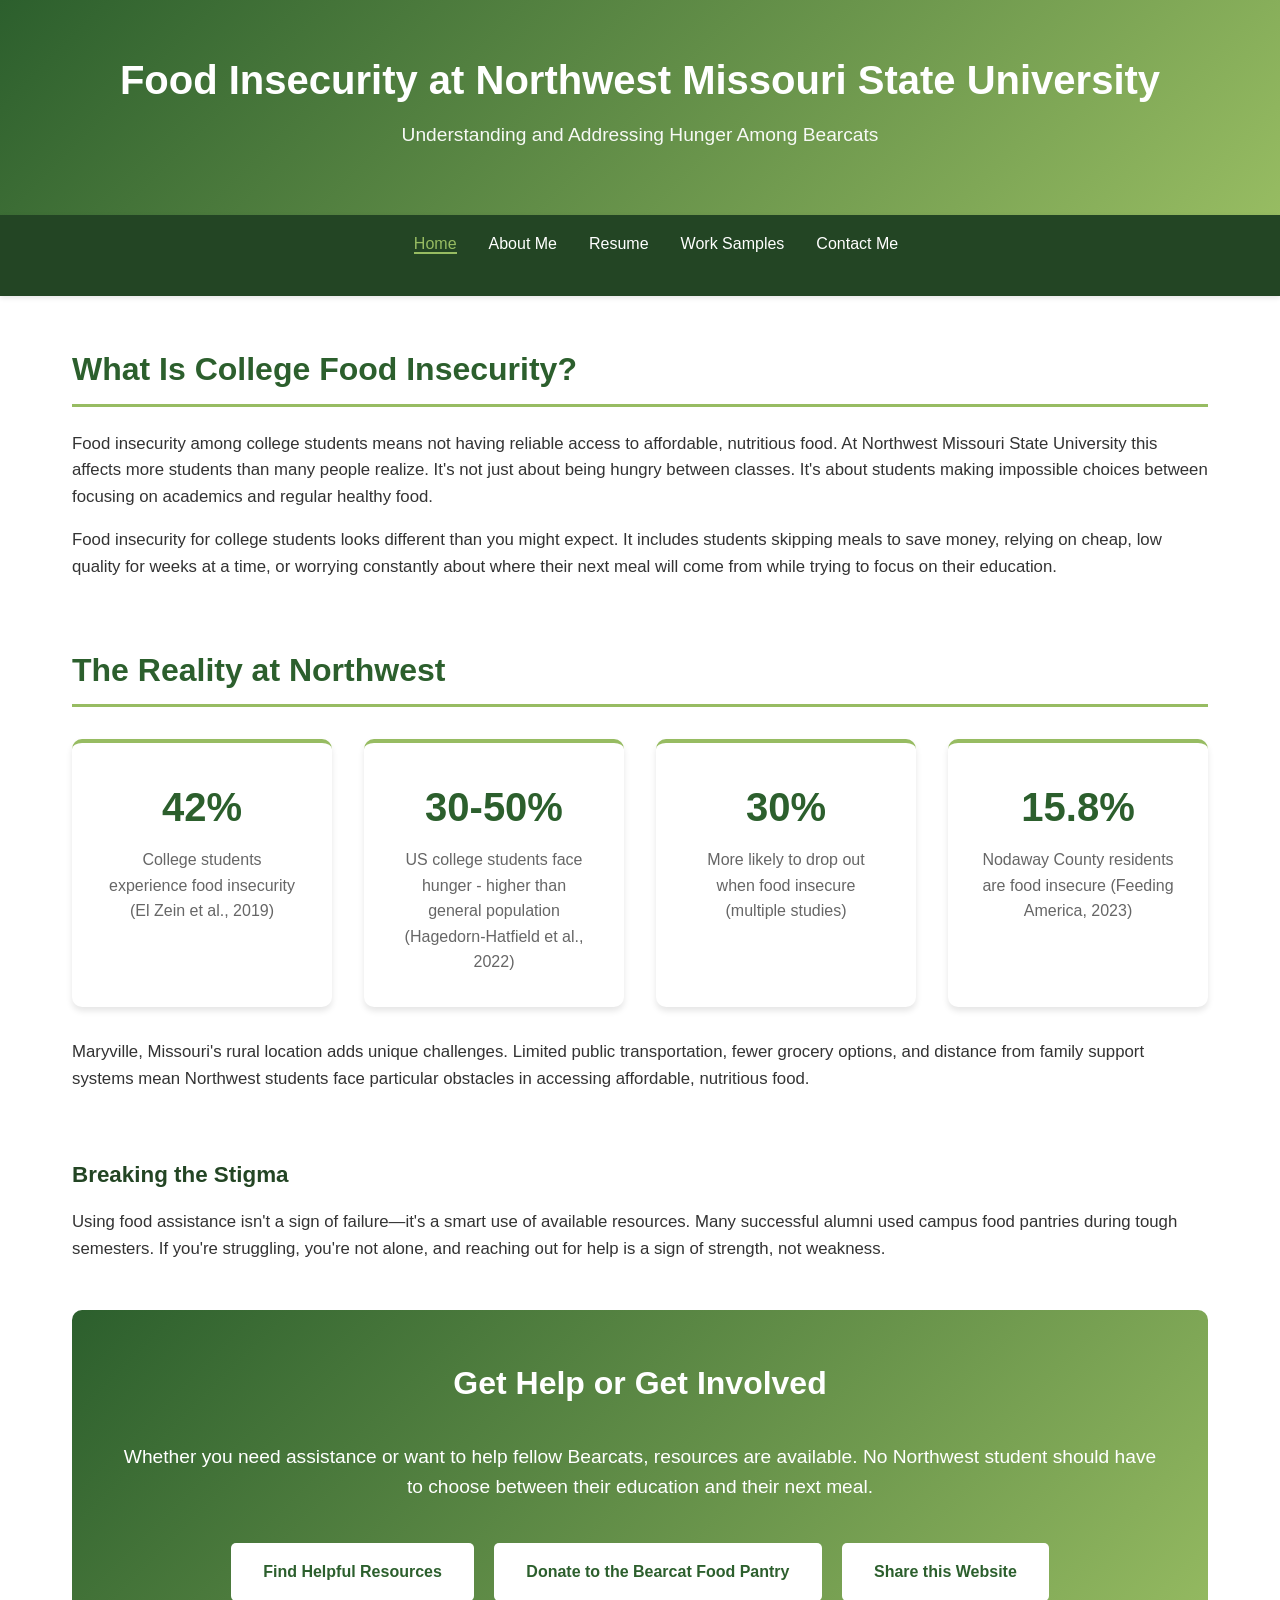
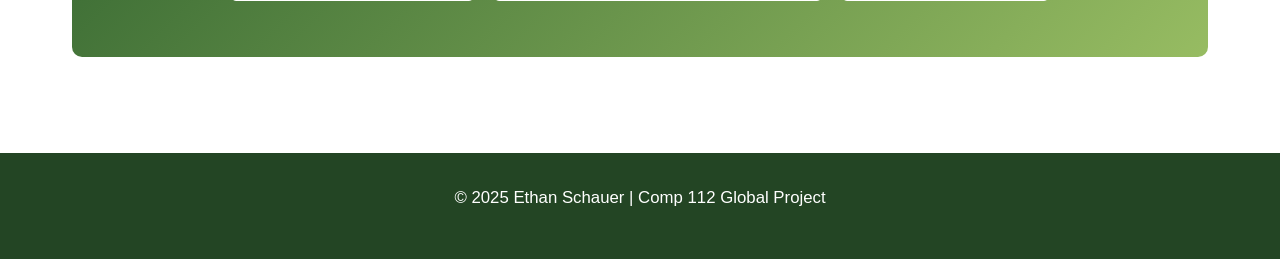
==== index.html @ 9686998f "Start" ====
<!DOCTYPE html>
<html lang="en">
<head>
    <meta charset="UTF-8">
    <meta name="viewport" content="width=device-width, initial-scale=1.0">
    <title>Ethan Schauer</title>
    <style>
        * {
            margin: 0;
            padding: 0;
            box-sizing: border-box;
        }

        body {
            font-family: 'Segoe UI', Tahoma, Geneva, Verdana, sans-serif;
            line-height: 1.6;
            color: #333;
        }

        header {
            background: linear-gradient(135deg, #2c5f2d 0%, #97bc62 100%);
            color: white;
            padding: 3rem 2rem;
            text-align: center;
            box-shadow: 0 2px 10px rgba(0,0,0,0.1);
        }

        header h1 {
            font-size: 2.5rem;
            margin-bottom: 0.5rem;
        }

        header p {
            font-size: 1.2rem;
            opacity: 0.95;
        }

        nav {
            background: #234524;
            padding: 1rem;
            position: sticky;
            top: 0;
            z-index: 100;
            box-shadow: 0 2px 5px rgba(0,0,0,0.1);
        }

        nav ul {
            list-style: none;
            display: flex;
            justify-content: center;
            flex-wrap: wrap;
            gap: 2rem;
        }

        nav a {
            color: white;
            text-decoration: none;
            font-weight: 500;
            transition: color 0.3s;
        }

        nav a:hover {
            color: #97bc62;
        }

        nav a.active {
            color: #97bc62;
            border-bottom: 2px solid #97bc62;
        }

        .container {
            max-width: 1200px;
            margin: 0 auto;
            padding: 3rem 2rem;
        }

        section {
            margin-bottom: 4rem;
        }

        h2 {
            color: #2c5f2d;
            font-size: 2rem;
            margin-bottom: 1.5rem;
            border-bottom: 3px solid #97bc62;
            padding-bottom: 0.5rem;
        }

        h3 {
            color: #234524;
            font-size: 1.4rem;
            margin: 1.5rem 0 1rem;
        }

        p {
            margin-bottom: 1rem;
            font-size: 1.05rem;
        }

        .stats {
            display: grid;
            grid-template-columns: repeat(auto-fit, minmax(250px, 1fr));
            gap: 2rem;
            margin: 2rem 0;
        }

        .stat-card {
            background: white;
            padding: 2rem;
            border-radius: 10px;
            box-shadow: 0 4px 6px rgba(0,0,0,0.1);
            text-align: center;
            border-top: 4px solid #97bc62;
        }

        .stat-card .number {
            font-size: 2.5rem;
            font-weight: bold;
            color: #2c5f2d;
            display: block;
            margin-bottom: 0.5rem;
        }

        .stat-card .label {
            color: #666;
            font-size: 1rem;
        }

        .info-grid {
            display: grid;
            grid-template-columns: repeat(auto-fit, minmax(300px, 1fr));
            gap: 2rem;
            margin: 2rem 0;
        }

        .info-card {
            background: #f8f9fa;
            padding: 1.5rem;
            border-radius: 8px;
            border-left: 4px solid #2c5f2d;
        }

        .info-card h3 {
            margin-top: 0;
        }

        ul {
            margin-left: 2rem;
            margin-bottom: 1rem;
        }

        li {
            margin-bottom: 0.5rem;
        }

        .cta-section {
            background: linear-gradient(135deg, #2c5f2d 0%, #97bc62 100%);
            color: white;
            padding: 3rem;
            border-radius: 10px;
            text-align: center;
            margin-top: 3rem;
        }

        .cta-section h2 {
            color: white;
            border: none;
        }

        .cta-section p {
            font-size: 1.2rem;
            margin-bottom: 2rem;
        }

        .btn {
            display: inline-block;
            background: white;
            color: #2c5f2d;
            padding: 1rem 2rem;
            border-radius: 5px;
            text-decoration: none;
            font-weight: bold;
            margin: 0.5rem;
            transition: transform 0.3s, box-shadow 0.3s;
        }

        .btn:hover {
            transform: translateY(-2px);
            box-shadow: 0 4px 8px rgba(0,0,0,0.2);
        }

        footer {
            background: #234524;
            color: white;
            text-align: center;
            padding: 2rem;
            margin-top: 3rem;
        }

        @media (max-width: 768px) {
            header h1 {
                font-size: 2rem;
            }

            nav ul {
                flex-direction: column;
                gap: 0.5rem;
            }

            .container {
                padding: 2rem 1rem;
            }
        }

        /* Modal/Popup styles */
        .modal {
            display: none;
            position: fixed;
            z-index: 1000;
            left: 0;
            top: 0;
            width: 100%;
            height: 100%;
            background-color: rgba(0,0,0,0.7);
        }

        .modal-content {
            background-color: white;
            margin: 10% auto;
            padding: 2rem;
            border-radius: 10px;
            max-width: 400px;
            text-align: center;
            position: relative;
        }

        .close {
            color: #aaa;
            float: right;
            font-size: 28px;
            font-weight: bold;
            cursor: pointer;
            line-height: 20px;
        }

        .close:hover,
        .close:focus {
            color: #000;
        }

        .modal-content img {
            max-width: 100%;
            margin: 1rem 0;
        }

        .modal-content h3 {
            color: #2c5f2d;
            margin-bottom: 1rem;
        }
    </style>
</head>
<body>
    <header>
        <h1>Food Insecurity at Northwest Missouri State University</h1>
        <p>Understanding and Addressing Hunger Among Bearcats</p>
    </header>

    <nav>
        <ul>
            <li><a href="index.html" class="active">Home</a></li>
            <li><a href="about-me.html">About Me</a></li>
            <li><a href="resume.html">Resume</a></li>
            <li><a href="work-samples.html">Work Samples</a></li>
            <li><a href="contact.html">Contact Me</a></li>
        </ul>
    </nav>

    <div class="container">
        <section id="what-is">
            <h2>What Is College Food Insecurity?</h2>
            <p>Food insecurity among college students means not having reliable access to affordable, nutritious food. At Northwest Missouri State University this affects more students than many people realize. It's not just about being hungry between classes. It's about students making impossible choices between focusing on academics and regular healthy food.</p>
            
            <p>Food insecurity for college students looks different than you might expect. It includes students skipping meals to save money, relying on cheap, low quality for weeks at a time, or worrying constantly about where their next meal will come from while trying to focus on their education.</p>
        </section>

        <section id="statistics">
            <h2>The Reality at Northwest</h2>
            <div class="stats">
                <div class="stat-card">
                    <span class="number">42%</span>
                    <span class="label">College students experience food insecurity (El Zein et al., 2019)</span>
                </div>
                <div class="stat-card">
                    <span class="number">30-50%</span>
                    <span class="label">US college students face hunger - higher than general population (Hagedorn-Hatfield et al., 2022)</span>
                </div>
                <div class="stat-card">
                    <span class="number">30%</span>
                    <span class="label">More likely to drop out when food insecure (multiple studies)</span>
                </div>
                <div class="stat-card">
                    <span class="number">15.8%</span>
                    <span class="label">Nodaway County residents are food insecure (Feeding America, 2023)</span>
                </div>
            </div>
            <p>Maryville, Missouri's rural location adds unique challenges. Limited public transportation, fewer grocery options, and distance from family support systems mean Northwest students face particular obstacles in accessing affordable, nutritious food.</p>
        </section>

        <h3>Breaking the Stigma</h3>
        <p>Using food assistance isn't a sign of failure—it's a smart use of available resources. Many successful alumni used campus food pantries during tough semesters. If you're struggling, you're not alone, and reaching out for help is a sign of strength, not weakness.</p>

        <div class="cta-section">
            <h2>Get Help or Get Involved</h2>
            <p>Whether you need assistance or want to help fellow Bearcats, resources are available. No Northwest student should have to choose between their education and their next meal.</p>
            <a href="resources.html" class="btn">Find Helpful Resources</a>
            <a href="https://www.nwmissouri.edu/studentaffairs/foodpantry/index.htm" class="btn" target="_blank">Donate to the Bearcat Food Pantry</a>
            <a href="#" class="btn" onclick="openModal(); return false;">Share this Website</a>
        </div>
    </div>

    <!-- QR Code Modal -->
    <div id="qrModal" class="modal">
        <div class="modal-content">
            <span class="close" onclick="closeModal()">&times;</span>
            <h3>Share This Website</h3>
            <p>Scan this QR code to visit the site:</p>
            <img src="qr.png" alt="QR Code">
            <p style="font-size: 0.9rem; color: #666; margin-top: 1rem;">
                https://comp2-food-insecurity-global-project.netlify.app
            </p>
        </div>
    </div>

    <script>
    function openModal() {
        document.getElementById('qrModal').style.display = 'block';
    }

    function closeModal() {
        document.getElementById('qrModal').style.display = 'none';
    }

    // Close modal when clicking outside of it
    window.onclick = function(event) {
        var modal = document.getElementById('qrModal');
        if (event.target == modal) {
            modal.style.display = 'none';
        }
    }
    </script>

    <footer>
        <p>&copy;  2025 Ethan Schauer | Comp 112 Global Project</p>
    </footer>
</body>
</html>
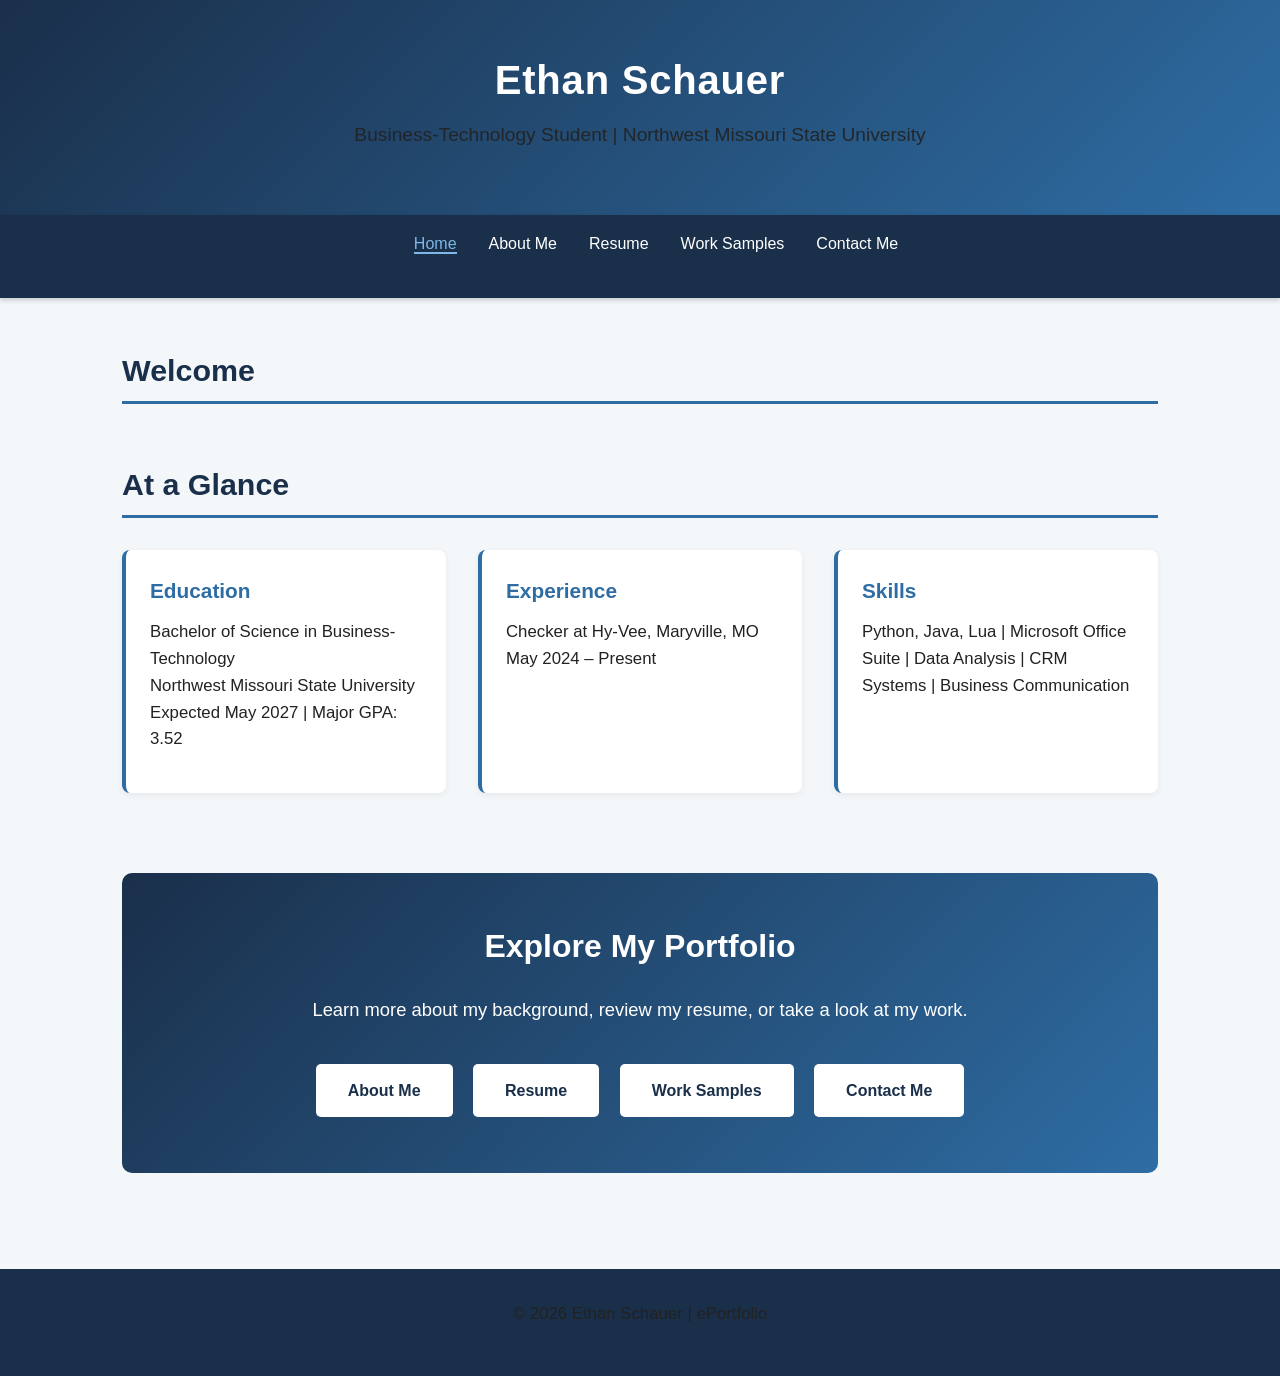
==== commit 21f4c8a6: "css redux 1" ====
--- a/index.html
+++ b/index.html
@@ -3,266 +3,14 @@
 <head>
     <meta charset="UTF-8">
     <meta name="viewport" content="width=device-width, initial-scale=1.0">
-    <title>Ethan Schauer</title>
-    <style>
-        * {
-            margin: 0;
-            padding: 0;
-            box-sizing: border-box;
-        }
-
-        body {
-            font-family: 'Segoe UI', Tahoma, Geneva, Verdana, sans-serif;
-            line-height: 1.6;
-            color: #333;
-        }
-
-        header {
-            background: linear-gradient(135deg, #2c5f2d 0%, #97bc62 100%);
-            color: white;
-            padding: 3rem 2rem;
-            text-align: center;
-            box-shadow: 0 2px 10px rgba(0,0,0,0.1);
-        }
-
-        header h1 {
-            font-size: 2.5rem;
-            margin-bottom: 0.5rem;
-        }
-
-        header p {
-            font-size: 1.2rem;
-            opacity: 0.95;
-        }
-
-        nav {
-            background: #234524;
-            padding: 1rem;
-            position: sticky;
-            top: 0;
-            z-index: 100;
-            box-shadow: 0 2px 5px rgba(0,0,0,0.1);
-        }
-
-        nav ul {
-            list-style: none;
-            display: flex;
-            justify-content: center;
-            flex-wrap: wrap;
-            gap: 2rem;
-        }
-
-        nav a {
-            color: white;
-            text-decoration: none;
-            font-weight: 500;
-            transition: color 0.3s;
-        }
-
-        nav a:hover {
-            color: #97bc62;
-        }
-
-        nav a.active {
-            color: #97bc62;
-            border-bottom: 2px solid #97bc62;
-        }
-
-        .container {
-            max-width: 1200px;
-            margin: 0 auto;
-            padding: 3rem 2rem;
-        }
-
-        section {
-            margin-bottom: 4rem;
-        }
-
-        h2 {
-            color: #2c5f2d;
-            font-size: 2rem;
-            margin-bottom: 1.5rem;
-            border-bottom: 3px solid #97bc62;
-            padding-bottom: 0.5rem;
-        }
-
-        h3 {
-            color: #234524;
-            font-size: 1.4rem;
-            margin: 1.5rem 0 1rem;
-        }
-
-        p {
-            margin-bottom: 1rem;
-            font-size: 1.05rem;
-        }
-
-        .stats {
-            display: grid;
-            grid-template-columns: repeat(auto-fit, minmax(250px, 1fr));
-            gap: 2rem;
-            margin: 2rem 0;
-        }
-
-        .stat-card {
-            background: white;
-            padding: 2rem;
-            border-radius: 10px;
-            box-shadow: 0 4px 6px rgba(0,0,0,0.1);
-            text-align: center;
-            border-top: 4px solid #97bc62;
-        }
-
-        .stat-card .number {
-            font-size: 2.5rem;
-            font-weight: bold;
-            color: #2c5f2d;
-            display: block;
-            margin-bottom: 0.5rem;
-        }
-
-        .stat-card .label {
-            color: #666;
-            font-size: 1rem;
-        }
-
-        .info-grid {
-            display: grid;
-            grid-template-columns: repeat(auto-fit, minmax(300px, 1fr));
-            gap: 2rem;
-            margin: 2rem 0;
-        }
-
-        .info-card {
-            background: #f8f9fa;
-            padding: 1.5rem;
-            border-radius: 8px;
-            border-left: 4px solid #2c5f2d;
-        }
-
-        .info-card h3 {
-            margin-top: 0;
-        }
-
-        ul {
-            margin-left: 2rem;
-            margin-bottom: 1rem;
-        }
-
-        li {
-            margin-bottom: 0.5rem;
-        }
-
-        .cta-section {
-            background: linear-gradient(135deg, #2c5f2d 0%, #97bc62 100%);
-            color: white;
-            padding: 3rem;
-            border-radius: 10px;
-            text-align: center;
-            margin-top: 3rem;
-        }
-
-        .cta-section h2 {
-            color: white;
-            border: none;
-        }
-
-        .cta-section p {
-            font-size: 1.2rem;
-            margin-bottom: 2rem;
-        }
-
-        .btn {
-            display: inline-block;
-            background: white;
-            color: #2c5f2d;
-            padding: 1rem 2rem;
-            border-radius: 5px;
-            text-decoration: none;
-            font-weight: bold;
-            margin: 0.5rem;
-            transition: transform 0.3s, box-shadow 0.3s;
-        }
-
-        .btn:hover {
-            transform: translateY(-2px);
-            box-shadow: 0 4px 8px rgba(0,0,0,0.2);
-        }
-
-        footer {
-            background: #234524;
-            color: white;
-            text-align: center;
-            padding: 2rem;
-            margin-top: 3rem;
-        }
-
-        @media (max-width: 768px) {
-            header h1 {
-                font-size: 2rem;
-            }
-
-            nav ul {
-                flex-direction: column;
-                gap: 0.5rem;
-            }
-
-            .container {
-                padding: 2rem 1rem;
-            }
-        }
-
-        /* Modal/Popup styles */
-        .modal {
-            display: none;
-            position: fixed;
-            z-index: 1000;
-            left: 0;
-            top: 0;
-            width: 100%;
-            height: 100%;
-            background-color: rgba(0,0,0,0.7);
-        }
-
-        .modal-content {
-            background-color: white;
-            margin: 10% auto;
-            padding: 2rem;
-            border-radius: 10px;
-            max-width: 400px;
-            text-align: center;
-            position: relative;
-        }
-
-        .close {
-            color: #aaa;
-            float: right;
-            font-size: 28px;
-            font-weight: bold;
-            cursor: pointer;
-            line-height: 20px;
-        }
-
-        .close:hover,
-        .close:focus {
-            color: #000;
-        }
-
-        .modal-content img {
-            max-width: 100%;
-            margin: 1rem 0;
-        }
-
-        .modal-content h3 {
-            color: #2c5f2d;
-            margin-bottom: 1rem;
-        }
-    </style>
+    <title>Ethan Schauer | ePortfolio</title>
+    <link rel="stylesheet" href="styles.css">
 </head>
 <body>
+
     <header>
-        <h1>Food Insecurity at Northwest Missouri State University</h1>
-        <p>Understanding and Addressing Hunger Among Bearcats</p>
+        <h1>Ethan Schauer</h1>
+        <p>Business-Technology Student | Northwest Missouri State University</p>
     </header>
 
     <nav>
@@ -276,81 +24,44 @@
     </nav>
 
     <div class="container">
-        <section id="what-is">
-            <h2>What Is College Food Insecurity?</h2>
-            <p>Food insecurity among college students means not having reliable access to affordable, nutritious food. At Northwest Missouri State University this affects more students than many people realize. It's not just about being hungry between classes. It's about students making impossible choices between focusing on academics and regular healthy food.</p>
-            
-            <p>Food insecurity for college students looks different than you might expect. It includes students skipping meals to save money, relying on cheap, low quality for weeks at a time, or worrying constantly about where their next meal will come from while trying to focus on their education.</p>
+
+        <section id="welcome">
+            <h2>Welcome</h2>
+            <p><!-- Intro paragraph placeholder --></p>
         </section>
 
-        <section id="statistics">
-            <h2>The Reality at Northwest</h2>
-            <div class="stats">
-                <div class="stat-card">
-                    <span class="number">42%</span>
-                    <span class="label">College students experience food insecurity (El Zein et al., 2019)</span>
+        <section id="highlights">
+            <h2>At a Glance</h2>
+            <div class="grid">
+                <div class="card">
+                    <h3>Education</h3>
+                    <p>Bachelor of Science in Business-Technology<br>Northwest Missouri State University<br>Expected May 2027 | Major GPA: 3.52</p>
                 </div>
-                <div class="stat-card">
-                    <span class="number">30-50%</span>
-                    <span class="label">US college students face hunger - higher than general population (Hagedorn-Hatfield et al., 2022)</span>
+                <div class="card">
+                    <h3>Experience</h3>
+                    <p>Checker at Hy-Vee, Maryville, MO<br>May 2024 – Present</p>
                 </div>
-                <div class="stat-card">
-                    <span class="number">30%</span>
-                    <span class="label">More likely to drop out when food insecure (multiple studies)</span>
-                </div>
-                <div class="stat-card">
-                    <span class="number">15.8%</span>
-                    <span class="label">Nodaway County residents are food insecure (Feeding America, 2023)</span>
+                <div class="card">
+                    <h3>Skills</h3>
+                    <p>Python, Java, Lua | Microsoft Office Suite | Data Analysis | CRM Systems | Business Communication</p>
                 </div>
             </div>
-            <p>Maryville, Missouri's rural location adds unique challenges. Limited public transportation, fewer grocery options, and distance from family support systems mean Northwest students face particular obstacles in accessing affordable, nutritious food.</p>
         </section>
 
-        <h3>Breaking the Stigma</h3>
-        <p>Using food assistance isn't a sign of failure—it's a smart use of available resources. Many successful alumni used campus food pantries during tough semesters. If you're struggling, you're not alone, and reaching out for help is a sign of strength, not weakness.</p>
+        <div class="cta-section">
+            <h2>Explore My Portfolio</h2>
+            <p>Learn more about my background, review my resume, or take a look at my work.</p>
+            <a href="about-me.html" class="btn-light">About Me</a>
+            <a href="resume.html" class="btn-light">Resume</a>
+            <a href="work-samples.html" class="btn-light">Work Samples</a>
+            <a href="contact.html" class="btn-light">Contact Me</a>
+        </div>
 
-        <div class="cta-section">
-            <h2>Get Help or Get Involved</h2>
-            <p>Whether you need assistance or want to help fellow Bearcats, resources are available. No Northwest student should have to choose between their education and their next meal.</p>
-            <a href="resources.html" class="btn">Find Helpful Resources</a>
-            <a href="https://www.nwmissouri.edu/studentaffairs/foodpantry/index.htm" class="btn" target="_blank">Donate to the Bearcat Food Pantry</a>
-            <a href="#" class="btn" onclick="openModal(); return false;">Share this Website</a>
-        </div>
     </div>
 
-    <!-- QR Code Modal -->
-    <div id="qrModal" class="modal">
-        <div class="modal-content">
-            <span class="close" onclick="closeModal()">&times;</span>
-            <h3>Share This Website</h3>
-            <p>Scan this QR code to visit the site:</p>
-            <img src="qr.png" alt="QR Code">
-            <p style="font-size: 0.9rem; color: #666; margin-top: 1rem;">
-                https://comp2-food-insecurity-global-project.netlify.app
-            </p>
-        </div>
-    </div>
+    <footer>
+        <p>&copy; 2026 Ethan Schauer | ePortfolio</p>
+    </footer>
 
-    <script>
-    function openModal() {
-        document.getElementById('qrModal').style.display = 'block';
-    }
-
-    function closeModal() {
-        document.getElementById('qrModal').style.display = 'none';
-    }
-
-    // Close modal when clicking outside of it
-    window.onclick = function(event) {
-        var modal = document.getElementById('qrModal');
-        if (event.target == modal) {
-            modal.style.display = 'none';
-        }
-    }
-    </script>
-
-    <footer>
-        <p>&copy;  2025 Ethan Schauer | Comp 112 Global Project</p>
-    </footer>
 </body>
-</html>+</html>
--- a/styles.css
+++ b/styles.css
@@ -0,0 +1,305 @@
+/* ============================================
+   Ethan Schauer - ePortfolio Stylesheet
+   Color Scheme: Navy & Steel Blue (Option A)
+   ============================================ */
+
+/* --- Color Variables --- */
+:root {
+    --navy:       #1a2f4a;   /* Header, footer, nav background */
+    --steel-blue: #2e6da4;   /* Accent, buttons, section borders */
+    --steel-hover:#245a8a;   /* Button hover */
+    --light-blue: #e8f1f8;   /* Card backgrounds */
+    --text-dark:  #222222;   /* Body text */
+    --text-light: #ffffff;   /* Text on dark backgrounds */
+    --text-muted: #555555;   /* Secondary text */
+    --border:     #d0dce8;   /* Subtle borders */
+    --bg:         #f4f7fa;   /* Page background */
+}
+
+/* --- Reset --- */
+* {
+    margin: 0;
+    padding: 0;
+    box-sizing: border-box;
+}
+
+/* --- Base --- */
+body {
+    font-family: 'Segoe UI', Tahoma, Geneva, Verdana, sans-serif;
+    line-height: 1.6;
+    color: var(--text-dark);
+    background-color: var(--bg);
+}
+
+/* --- Header --- */
+header {
+    background: linear-gradient(135deg, var(--navy) 0%, var(--steel-blue) 100%);
+    color: var(--text-light);
+    padding: 3rem 2rem;
+    text-align: center;
+    box-shadow: 0 2px 10px rgba(0,0,0,0.15);
+}
+
+header h1 {
+    font-size: 2.5rem;
+    margin-bottom: 0.5rem;
+    letter-spacing: 0.02em;
+}
+
+header p {
+    font-size: 1.2rem;
+    opacity: 0.9;
+}
+
+/* --- Navigation --- */
+nav {
+    background: var(--navy);
+    padding: 1rem;
+    position: sticky;
+    top: 0;
+    z-index: 100;
+    box-shadow: 0 2px 5px rgba(0,0,0,0.2);
+}
+
+nav ul {
+    list-style: none;
+    display: flex;
+    justify-content: center;
+    flex-wrap: wrap;
+    gap: 2rem;
+}
+
+nav a {
+    color: var(--text-light);
+    text-decoration: none;
+    font-weight: 500;
+    font-size: 1rem;
+    transition: color 0.3s;
+}
+
+nav a:hover {
+    color: #7eb8e8;
+}
+
+nav a.active {
+    color: #7eb8e8;
+    border-bottom: 2px solid #7eb8e8;
+}
+
+/* --- Layout --- */
+.container {
+    max-width: 1100px;
+    margin: 0 auto;
+    padding: 3rem 2rem;
+}
+
+section {
+    margin-bottom: 3.5rem;
+}
+
+/* --- Typography --- */
+h2 {
+    color: var(--navy);
+    font-size: 1.9rem;
+    margin-bottom: 1.25rem;
+    border-bottom: 3px solid var(--steel-blue);
+    padding-bottom: 0.4rem;
+}
+
+h3 {
+    color: var(--steel-blue);
+    font-size: 1.3rem;
+    margin: 1.25rem 0 0.75rem;
+}
+
+p {
+    margin-bottom: 1rem;
+    font-size: 1.05rem;
+    color: var(--text-dark);
+}
+
+ul {
+    margin-left: 2rem;
+    margin-bottom: 1rem;
+}
+
+li {
+    margin-bottom: 0.5rem;
+    font-size: 1.05rem;
+}
+
+/* --- Cards --- */
+.card {
+    background: white;
+    padding: 1.5rem;
+    border-radius: 8px;
+    border-left: 4px solid var(--steel-blue);
+    margin-bottom: 1.5rem;
+    box-shadow: 0 2px 6px rgba(0,0,0,0.06);
+}
+
+.card h3 {
+    margin-top: 0;
+}
+
+/* --- Grid Layouts --- */
+.grid {
+    display: grid;
+    grid-template-columns: repeat(auto-fit, minmax(280px, 1fr));
+    gap: 2rem;
+    margin: 2rem 0;
+}
+
+/* --- Buttons --- */
+.btn {
+    display: inline-block;
+    background: var(--steel-blue);
+    color: var(--text-light);
+    padding: 0.75rem 1.5rem;
+    border-radius: 5px;
+    text-decoration: none;
+    font-weight: bold;
+    margin-top: 1rem;
+    transition: background 0.3s, transform 0.3s;
+}
+
+.btn:hover {
+    background: var(--steel-hover);
+    transform: translateY(-2px);
+}
+
+/* --- Hero / CTA Section --- */
+.cta-section {
+    background: linear-gradient(135deg, var(--navy) 0%, var(--steel-blue) 100%);
+    color: var(--text-light);
+    padding: 3rem;
+    border-radius: 10px;
+    text-align: center;
+    margin-top: 3rem;
+}
+
+.cta-section h2 {
+    color: var(--text-light);
+    border: none;
+    font-size: 2rem;
+    margin-bottom: 1rem;
+}
+
+.cta-section p {
+    color: var(--text-light);
+    font-size: 1.15rem;
+    margin-bottom: 2rem;
+}
+
+.btn-light {
+    display: inline-block;
+    background: white;
+    color: var(--navy);
+    padding: 0.85rem 2rem;
+    border-radius: 5px;
+    text-decoration: none;
+    font-weight: bold;
+    margin: 0.5rem;
+    transition: transform 0.3s, box-shadow 0.3s;
+}
+
+.btn-light:hover {
+    transform: translateY(-2px);
+    box-shadow: 0 4px 10px rgba(0,0,0,0.2);
+}
+
+/* --- Resume Page --- */
+.resume-embed {
+    width: 100%;
+    height: 800px;
+    border: 1px solid var(--border);
+    border-radius: 8px;
+    margin-top: 1rem;
+}
+
+/* --- Work Samples Page --- */
+.sample-card {
+    background: white;
+    border-radius: 10px;
+    padding: 1.75rem;
+    border-left: 4px solid var(--steel-blue);
+    box-shadow: 0 2px 8px rgba(0,0,0,0.07);
+    margin-bottom: 2rem;
+}
+
+.sample-card h3 {
+    margin-top: 0;
+    font-size: 1.35rem;
+}
+
+.sample-tag {
+    display: inline-block;
+    background: var(--light-blue);
+    color: var(--steel-blue);
+    font-size: 0.85rem;
+    font-weight: bold;
+    padding: 0.2rem 0.65rem;
+    border-radius: 20px;
+    margin-bottom: 0.75rem;
+}
+
+/* --- Contact Page --- */
+.contact-card {
+    background: white;
+    border-radius: 10px;
+    padding: 2rem;
+    text-align: center;
+    box-shadow: 0 2px 8px rgba(0,0,0,0.07);
+    border-top: 4px solid var(--steel-blue);
+}
+
+.contact-card h3 {
+    margin-top: 0;
+}
+
+/* --- About Page --- */
+.about-photo {
+    display: block;
+    width: 200px;
+    height: 200px;
+    object-fit: cover;
+    border-radius: 50%;
+    border: 4px solid var(--steel-blue);
+    margin: 0 auto 2rem auto;
+    box-shadow: 0 4px 12px rgba(0,0,0,0.15);
+}
+
+/* --- Footer --- */
+footer {
+    background: var(--navy);
+    color: var(--text-light);
+    text-align: center;
+    padding: 2rem;
+    margin-top: 3rem;
+    font-size: 0.95rem;
+}
+
+/* --- Responsive --- */
+@media (max-width: 768px) {
+    header h1 {
+        font-size: 1.9rem;
+    }
+
+    nav ul {
+        flex-direction: column;
+        align-items: center;
+        gap: 0.75rem;
+    }
+
+    .container {
+        padding: 2rem 1rem;
+    }
+
+    .cta-section {
+        padding: 2rem 1rem;
+    }
+
+    .resume-embed {
+        height: 500px;
+    }
+}
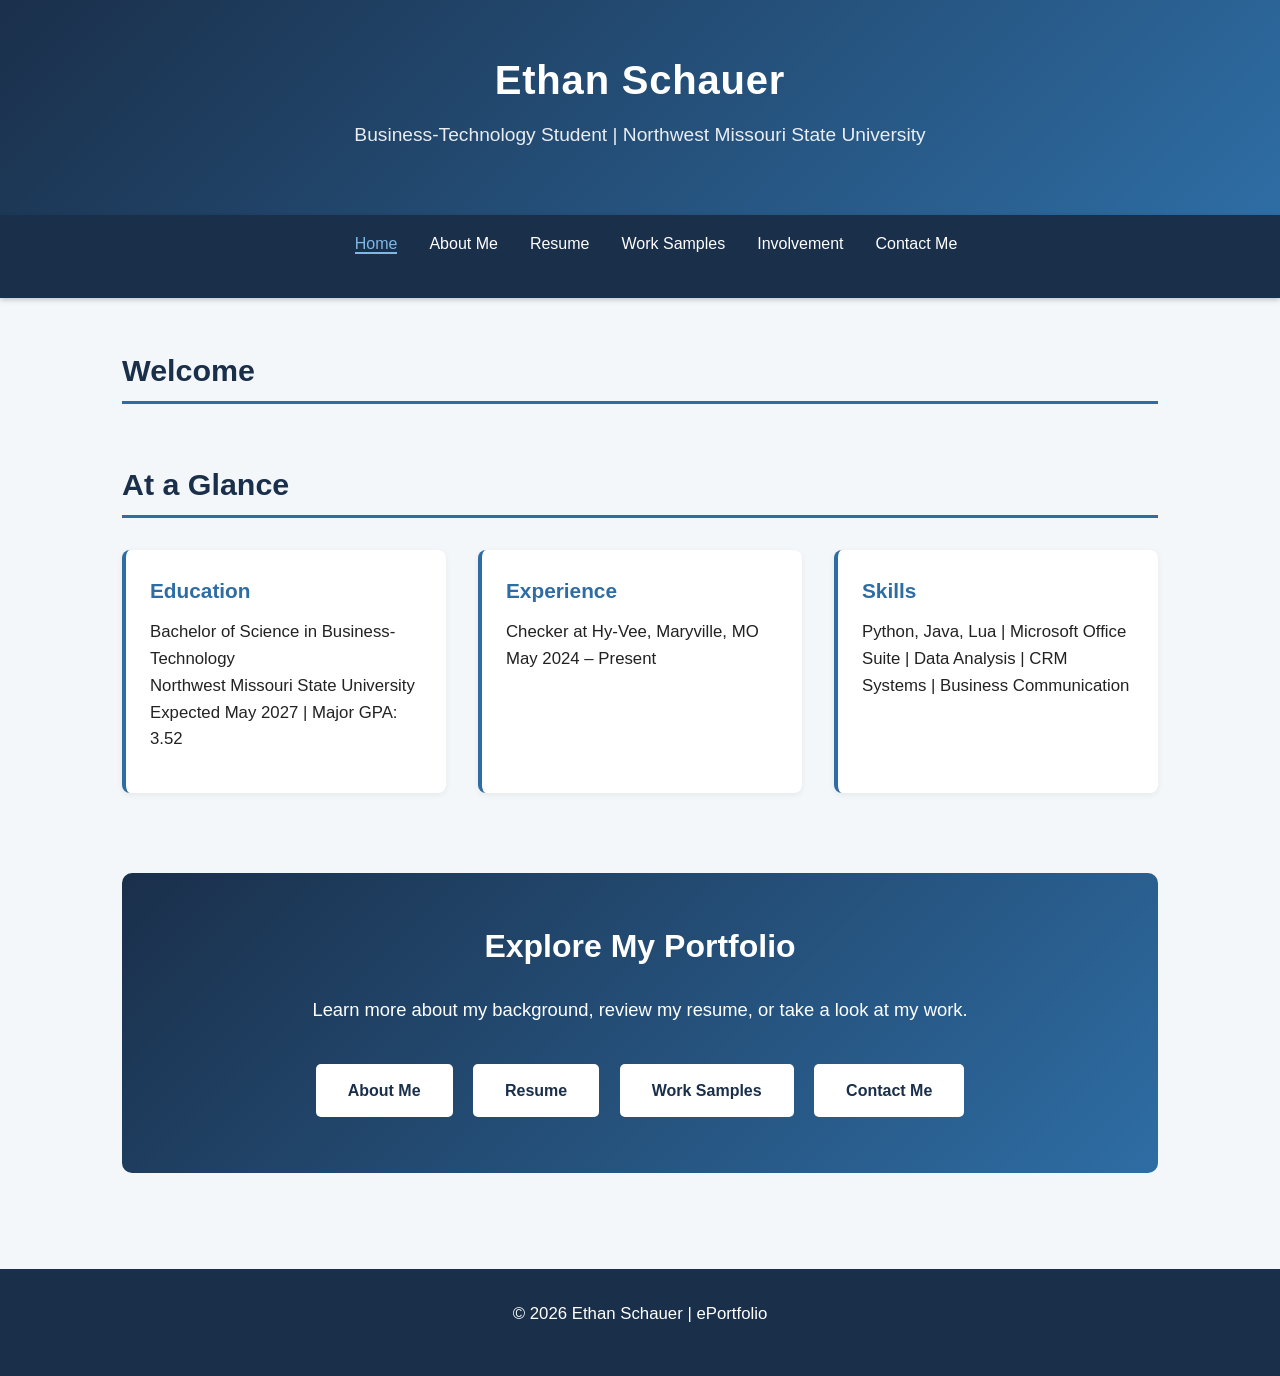
==== commit a0e9c944: "Added involvement.html and updated nav" ====
--- a/index.html
+++ b/index.html
@@ -19,6 +19,7 @@
             <li><a href="about-me.html">About Me</a></li>
             <li><a href="resume.html">Resume</a></li>
             <li><a href="work-samples.html">Work Samples</a></li>
+            <li><a href="involvement.html">Involvement</a></li>
             <li><a href="contact.html">Contact Me</a></li>
         </ul>
     </nav>
--- a/styles.css
+++ b/styles.css
@@ -49,6 +49,7 @@
 header p {
     font-size: 1.2rem;
     opacity: 0.9;
+    color: var(--text-light);
 }
 
 /* --- Navigation --- */
@@ -279,6 +280,10 @@
     font-size: 0.95rem;
 }
 
+footer p {
+    color: var(--text-light);
+}
+
 /* --- Responsive --- */
 @media (max-width: 768px) {
     header h1 {
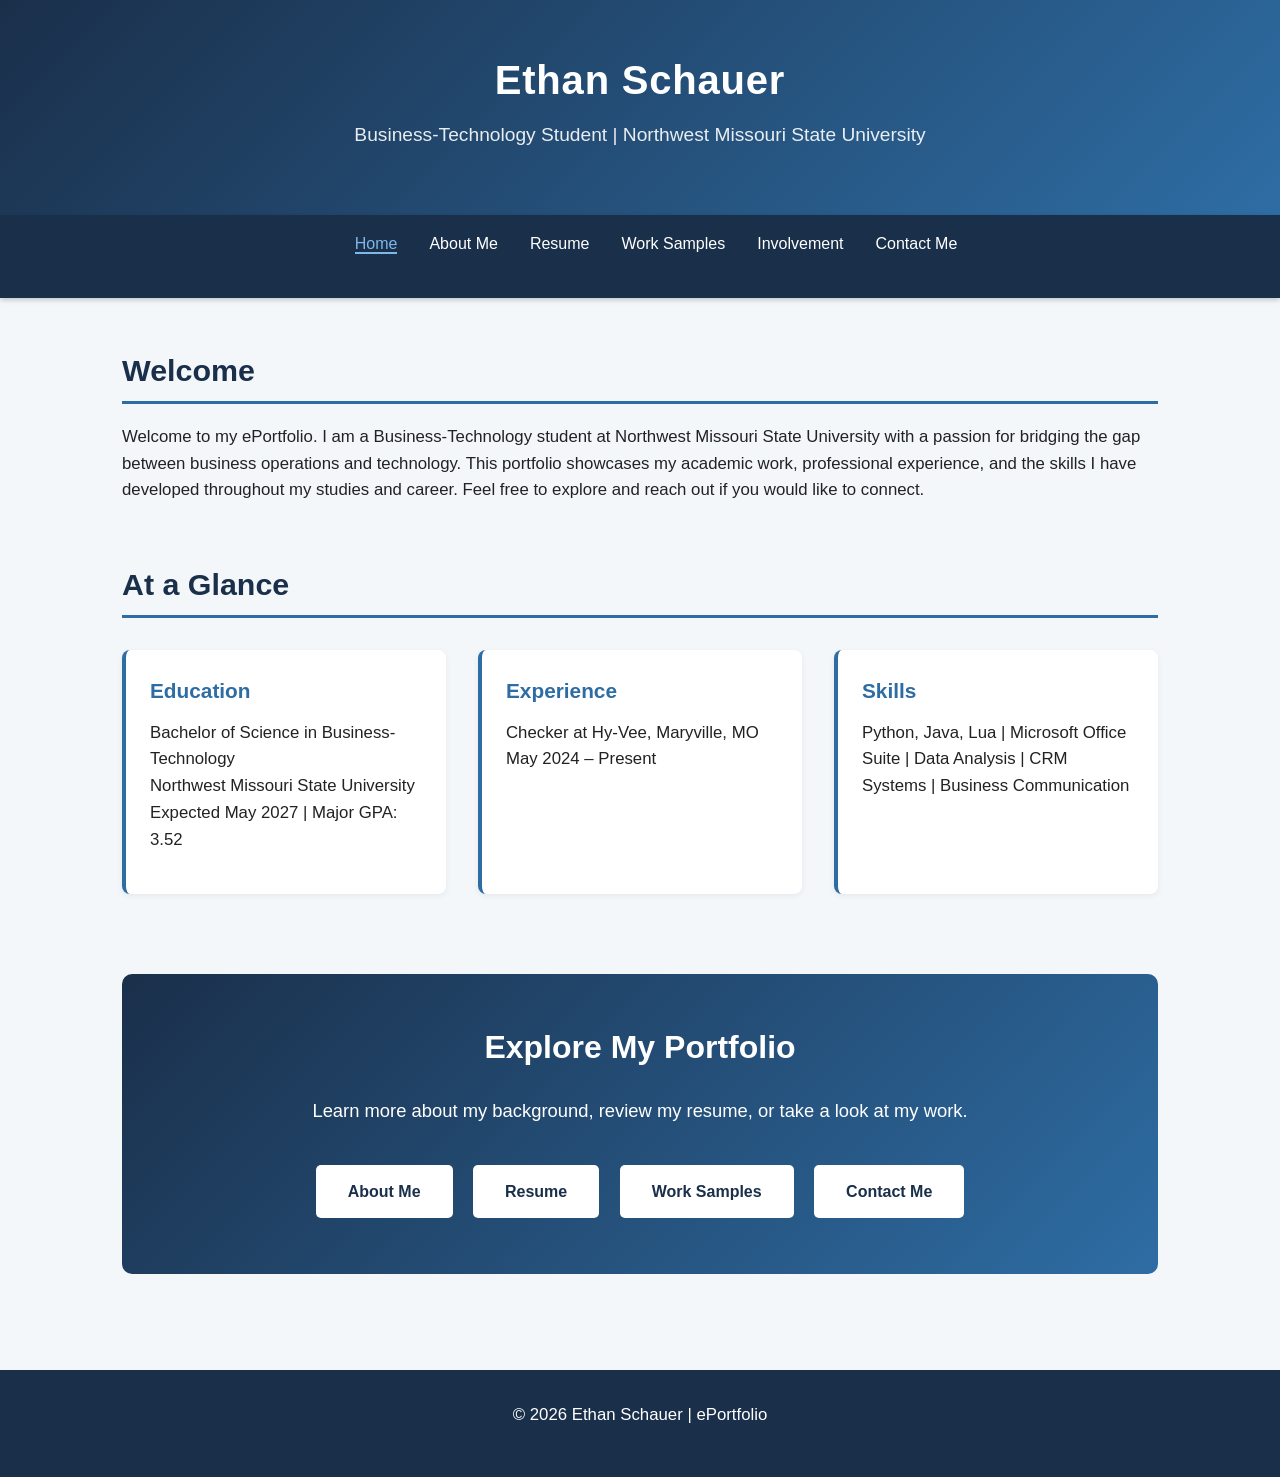
==== commit 8b2b435d: "Welcome text on index.html" ====
--- a/index.html
+++ b/index.html
@@ -28,7 +28,7 @@
 
         <section id="welcome">
             <h2>Welcome</h2>
-            <p><!-- Intro paragraph placeholder --></p>
+            <p>Welcome to my ePortfolio. I am a Business-Technology student at Northwest Missouri State University with a passion for bridging the gap between business operations and technology. This portfolio showcases my academic work, professional experience, and the skills I have developed throughout my studies and career. Feel free to explore and reach out if you would like to connect.</p>
         </section>
 
         <section id="highlights">
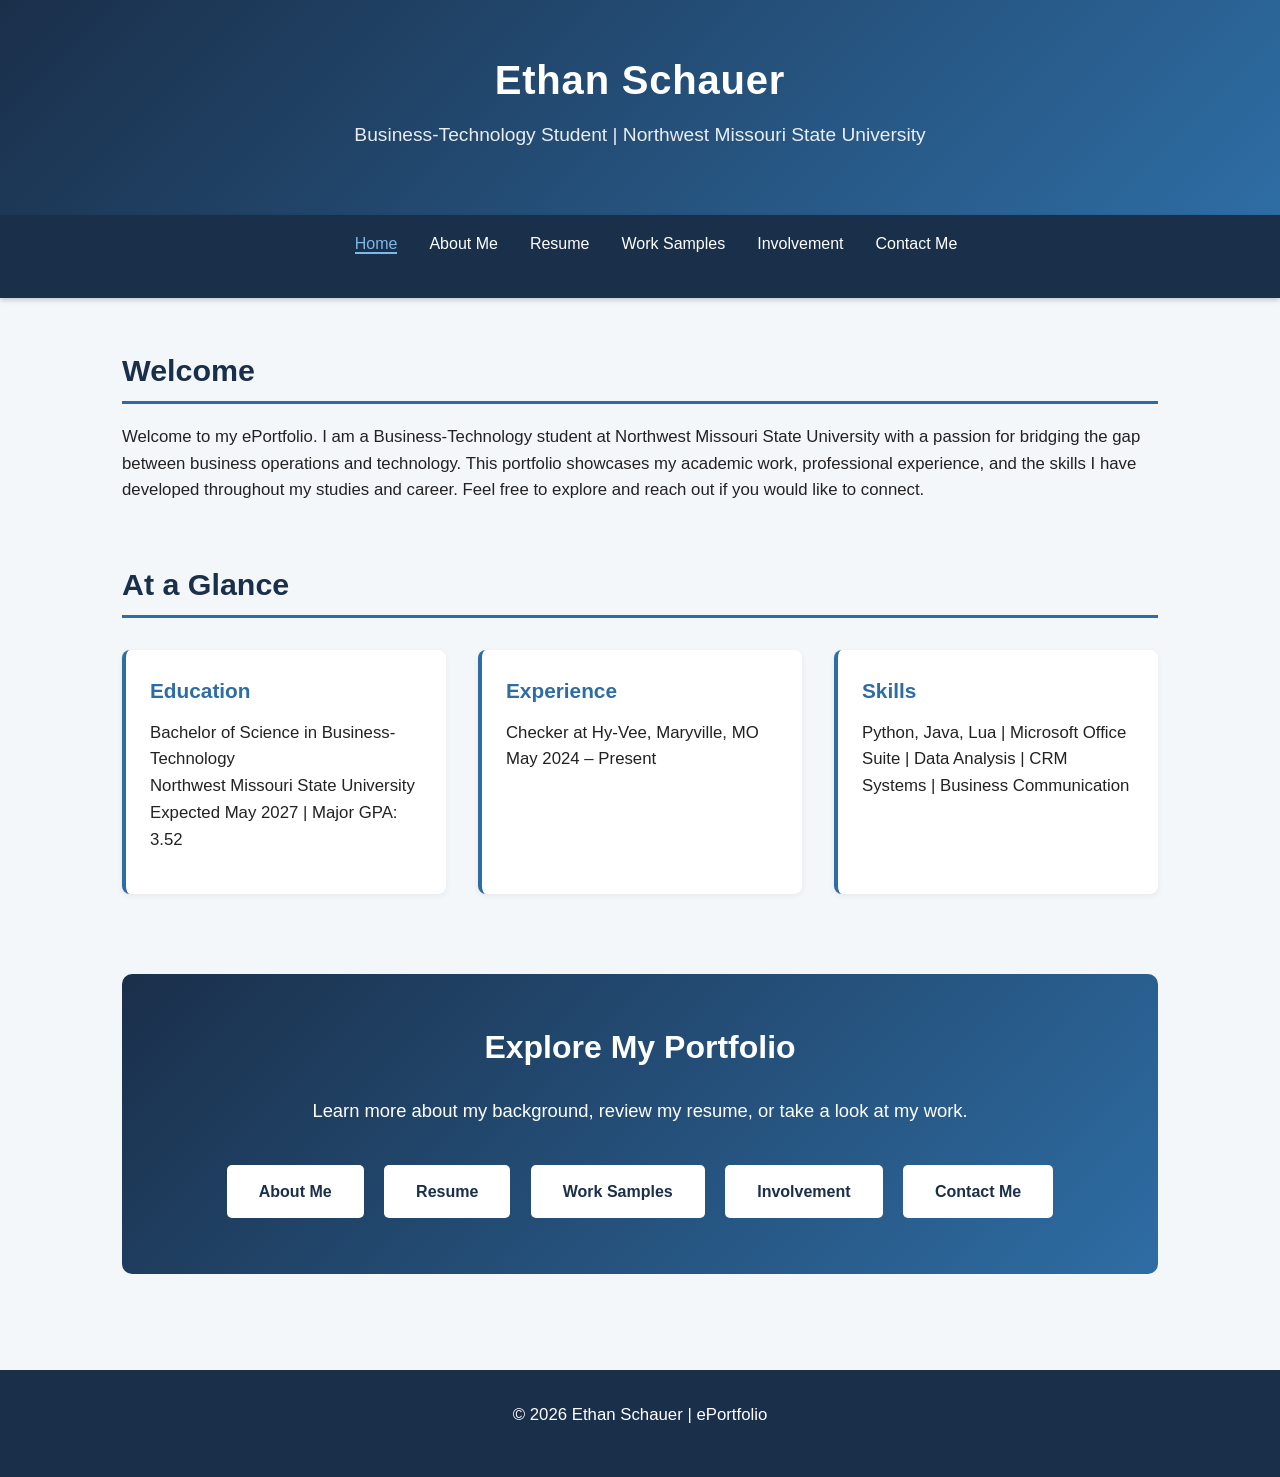
==== commit c240f3cf: "involvement.html nav button" ====
--- a/index.html
+++ b/index.html
@@ -55,6 +55,7 @@
             <a href="about-me.html" class="btn-light">About Me</a>
             <a href="resume.html" class="btn-light">Resume</a>
             <a href="work-samples.html" class="btn-light">Work Samples</a>
+            <a href="involvement.html" class="btn-light">Involvement</a>
             <a href="contact.html" class="btn-light">Contact Me</a>
         </div>
 
